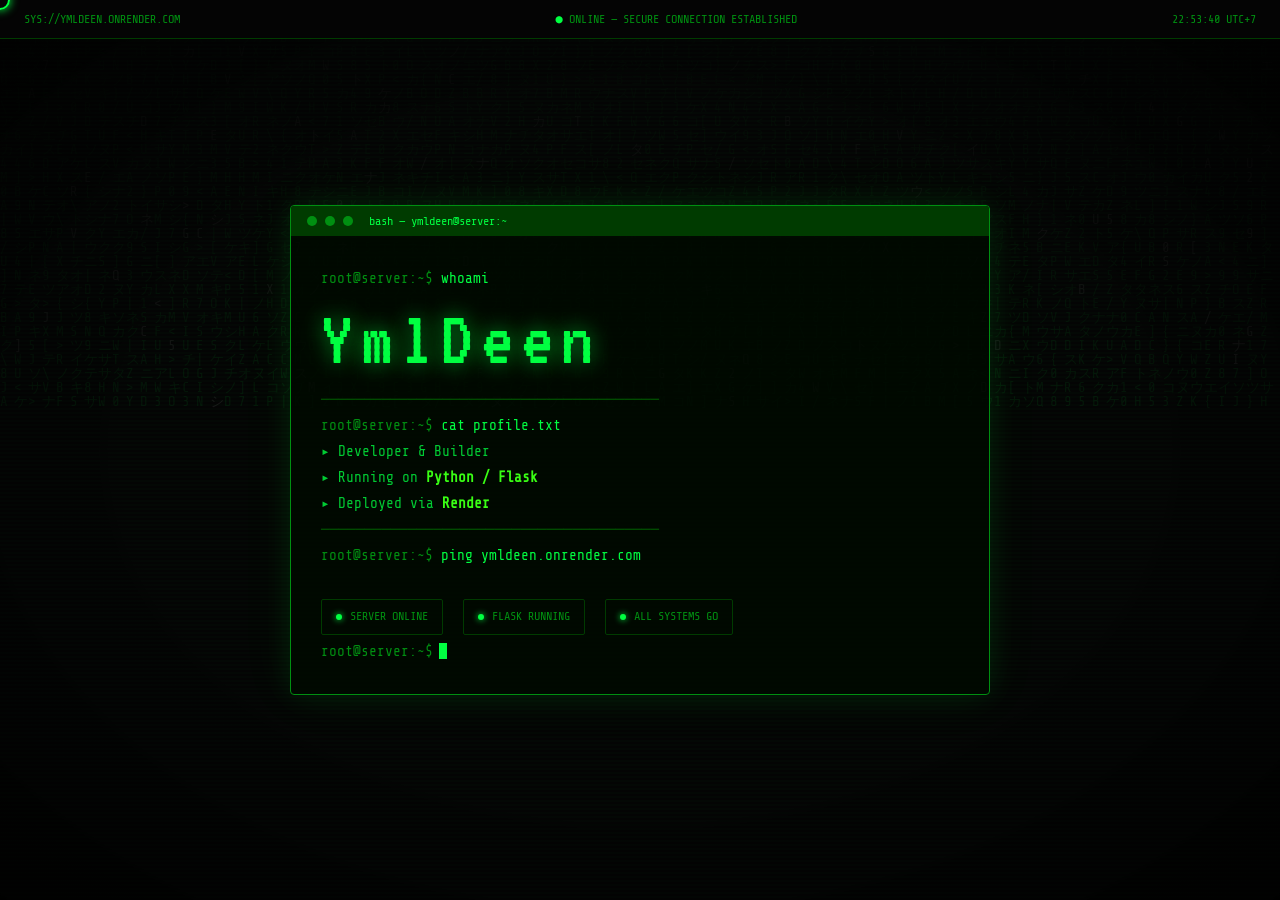
==== index.html @ d75b33fd "Update index.html" ====
<!DOCTYPE html>
<html lang="en">
<head>
    <meta charset="UTF-8">
    <meta name="viewport" content="width=device-width, initial-scale=1.0">
    <title>YmlDeen // SYSTEM</title>
    <link href="https://fonts.googleapis.com/css2?family=Share+Tech+Mono&family=VT323&display=swap" rel="stylesheet">
    <style>
        :root {
            --green: #00ff41;
            --dark-green: #008f11;
            --dim-green: #003b00;
            --black: #0d0d0d;
            --bg: #050505;
        }

        * { margin: 0; padding: 0; box-sizing: border-box; }

        body {
            background: var(--bg);
            color: var(--green);
            font-family: 'Share Tech Mono', monospace;
            min-height: 100vh;
            overflow-x: hidden;
            cursor: none;
        }

        /* Custom cursor */
        .cursor {
            position: fixed;
            width: 20px; height: 20px;
            border: 2px solid var(--green);
            border-radius: 50%;
            pointer-events: none;
            z-index: 9999;
            transform: translate(-50%, -50%);
            transition: transform 0.1s, border-color 0.2s;
            box-shadow: 0 0 10px var(--green);
        }

        /* Matrix rain canvas */
        #matrix-canvas {
            position: fixed;
            top: 0; left: 0;
            width: 100%; height: 100%;
            opacity: 0.07;
            z-index: 0;
            pointer-events: none;
        }

        /* Scanlines */
        body::before {
            content: '';
            position: fixed;
            top: 0; left: 0;
            width: 100%; height: 100%;
            background: repeating-linear-gradient(
                0deg,
                transparent,
                transparent 2px,
                rgba(0, 255, 65, 0.015) 2px,
                rgba(0, 255, 65, 0.015) 4px
            );
            pointer-events: none;
            z-index: 1;
        }

        /* Vignette */
        body::after {
            content: '';
            position: fixed;
            top: 0; left: 0;
            width: 100%; height: 100%;
            background: radial-gradient(ellipse at center, transparent 50%, rgba(0,0,0,0.8) 100%);
            pointer-events: none;
            z-index: 1;
        }

        .container {
            position: relative;
            z-index: 2;
            min-height: 100vh;
            display: flex;
            flex-direction: column;
            align-items: center;
            justify-content: center;
            padding: 40px 20px;
        }

        /* Top bar */
        .topbar {
            position: fixed;
            top: 0; left: 0; right: 0;
            padding: 12px 24px;
            display: flex;
            justify-content: space-between;
            align-items: center;
            border-bottom: 1px solid var(--dim-green);
            background: rgba(5,5,5,0.9);
            z-index: 10;
            font-size: 0.75rem;
            color: var(--dark-green);
        }

        .topbar .blink {
            animation: blink 1s step-end infinite;
            color: var(--green);
        }

        @keyframes blink {
            50% { opacity: 0; }
        }

        /* Main terminal window */
        .terminal {
            width: 100%;
            max-width: 700px;
            border: 1px solid var(--dark-green);
            box-shadow: 0 0 30px rgba(0,255,65,0.1), 0 0 60px rgba(0,255,65,0.05);
            background: rgba(0,10,0,0.85);
            border-radius: 4px;
            overflow: hidden;
        }

        .terminal-header {
            background: var(--dim-green);
            padding: 8px 16px;
            display: flex;
            align-items: center;
            gap: 8px;
            font-size: 0.75rem;
            color: var(--dark-green);
        }

        .terminal-dot {
            width: 10px; height: 10px;
            border-radius: 50%;
            background: var(--dark-green);
        }

        .terminal-title { margin-left: 8px; color: var(--green); }

        .terminal-body {
            padding: 30px;
            font-size: 0.9rem;
            line-height: 1.8;
        }

        .line {
            opacity: 0;
            transform: translateY(4px);
            animation: fadein 0.3s forwards;
        }

        @keyframes fadein {
            to { opacity: 1; transform: translateY(0); }
        }

        .line:nth-child(1) { animation-delay: 0.3s; }
        .line:nth-child(2) { animation-delay: 0.7s; }
        .line:nth-child(3) { animation-delay: 1.1s; }
        .line:nth-child(4) { animation-delay: 1.5s; }
        .line:nth-child(5) { animation-delay: 1.9s; }
        .line:nth-child(6) { animation-delay: 2.3s; }
        .line:nth-child(7) { animation-delay: 2.7s; }
        .line:nth-child(8) { animation-delay: 3.1s; }
        .line:nth-child(9) { animation-delay: 3.5s; }

        .prompt { color: var(--dark-green); }
        .cmd { color: var(--green); }
        .output { color: #00cc33; padding-left: 0; }
        .dim { color: #005500; }
        .accent { color: #39ff14; font-weight: bold; }

        /* Big ASCII name */
        .ascii-name {
            font-family: 'VT323', monospace;
            font-size: clamp(2.5rem, 8vw, 5rem);
            color: var(--green);
            text-shadow: 0 0 20px rgba(0,255,65,0.5), 0 0 40px rgba(0,255,65,0.2);
            letter-spacing: 0.1em;
            line-height: 1;
            display: block;
            margin: 8px 0;
        }

        .status-bar {
            margin-top: 30px;
            display: flex;
            gap: 20px;
            flex-wrap: wrap;
        }

        .status-item {
            display: flex;
            align-items: center;
            gap: 8px;
            font-size: 0.75rem;
            color: var(--dark-green);
            border: 1px solid var(--dim-green);
            padding: 6px 14px;
            border-radius: 2px;
            opacity: 0;
            animation: fadein 0.3s 3.8s forwards;
        }

        .status-dot {
            width: 6px; height: 6px;
            border-radius: 50%;
            background: var(--green);
            box-shadow: 0 0 6px var(--green);
            animation: pulse 2s infinite;
        }

        @keyframes pulse {
            0%, 100% { opacity: 1; }
            50% { opacity: 0.3; }
        }

        .glitch {
            position: relative;
            display: inline-block;
        }
        .glitch:hover {
            animation: glitch 0.3s infinite;
            text-shadow: 2px 0 #ff0000, -2px 0 #0000ff, 0 0 20px var(--green);
        }
        @keyframes glitch {
            0% { transform: translate(0); }
            20% { transform: translate(-2px, 1px); }
            40% { transform: translate(2px, -1px); }
            60% { transform: translate(-1px, 2px); }
            80% { transform: translate(1px, -2px); }
            100% { transform: translate(0); }
        }

        .input-line {
            display: flex;
            align-items: center;
            gap: 6px;
            margin-top: 4px;
            opacity: 0;
            animation: fadein 0.3s 4.2s forwards;
        }

        .input-cursor {
            display: inline-block;
            width: 8px; height: 16px;
            background: var(--green);
            animation: blink 0.8s step-end infinite;
            vertical-align: middle;
        }
    </style>
</head>
<body>
    <div class="cursor" id="cursor"></div>
    <canvas id="matrix-canvas"></canvas>

    <div class="topbar">
        <span>SYS://YMLDEEN.ONRENDER.COM</span>
        <span><span class="blink">●</span> ONLINE — SECURE CONNECTION ESTABLISHED</span>
        <span id="clock"></span>
    </div>

    <div class="container">
        <div class="terminal">
            <div class="terminal-header">
                <div class="terminal-dot"></div>
                <div class="terminal-dot"></div>
                <div class="terminal-dot"></div>
                <span class="terminal-title">bash — ymldeen@server:~</span>
            </div>
            <div class="terminal-body">
                <div class="line"><span class="prompt">root@server:~$ </span><span class="cmd">whoami</span></div>
                <div class="line"><span class="output ascii-name glitch">YmlDeen</span></div>
                <div class="line"><span class="dim">───────────────────────────────────────</span></div>
                <div class="line"><span class="prompt">root@server:~$ </span><span class="cmd">cat profile.txt</span></div>
                <div class="line"><span class="output">▸ Developer & Builder</span></div>
                <div class="line"><span class="output">▸ Running on <span class="accent">Python / Flask</span></span></div>
                <div class="line"><span class="output">▸ Deployed via <span class="accent">Render</span></span></div>
                <div class="line"><span class="dim">───────────────────────────────────────</span></div>
                <div class="line"><span class="prompt">root@server:~$ </span><span class="cmd">ping ymldeen.onrender.com</span></div>

                <div class="status-bar">
                    <div class="status-item"><div class="status-dot"></div>SERVER ONLINE</div>
                    <div class="status-item"><div class="status-dot"></div>FLASK RUNNING</div>
                    <div class="status-item"><div class="status-dot"></div>ALL SYSTEMS GO</div>
                </div>

                <div class="input-line">
                    <span class="prompt">root@server:~$ </span>
                    <span class="input-cursor"></span>
                </div>
            </div>
        </div>
    </div>

    <script>
        // Custom cursor
        const cursor = document.getElementById('cursor');
        document.addEventListener('mousemove', e => {
            cursor.style.left = e.clientX + 'px';
            cursor.style.top = e.clientY + 'px';
        });

        // Clock
        function updateClock() {
            const now = new Date();
            document.getElementById('clock').textContent =
                now.toLocaleTimeString('en-GB') + ' UTC+7';
        }
        setInterval(updateClock, 1000);
        updateClock();

        // Matrix rain
        const canvas = document.getElementById('matrix-canvas');
        const ctx = canvas.getContext('2d');

        canvas.width = window.innerWidth;
        canvas.height = window.innerHeight;

        const chars = 'アイウエオカキクケコサシスセソタチツテトナニヌネノ0123456789ABCDEFGHIJKLMNOPQRSTUVWXYZ<>{}[]|/\\';
        const fontSize = 14;
        const cols = Math.floor(canvas.width / fontSize);
        const drops = Array(cols).fill(1);

        function drawMatrix() {
            ctx.fillStyle = 'rgba(5,5,5,0.05)';
            ctx.fillRect(0, 0, canvas.width, canvas.height);
            ctx.fillStyle = '#00ff41';
            ctx.font = fontSize + 'px Share Tech Mono';

            drops.forEach((y, i) => {
                const char = chars[Math.floor(Math.random() * chars.length)];
                ctx.fillStyle = Math.random() > 0.95 ? '#ffffff' : '#00ff41';
                ctx.fillText(char, i * fontSize, y * fontSize);
                if (y * fontSize > canvas.height && Math.random() > 0.975) drops[i] = 0;
                drops[i]++;
            });
        }

        setInterval(drawMatrix, 50);

        window.addEventListener('resize', () => {
            canvas.width = window.innerWidth;
            canvas.height = window.innerHeight;
        });
    </script>
</body>
</html>
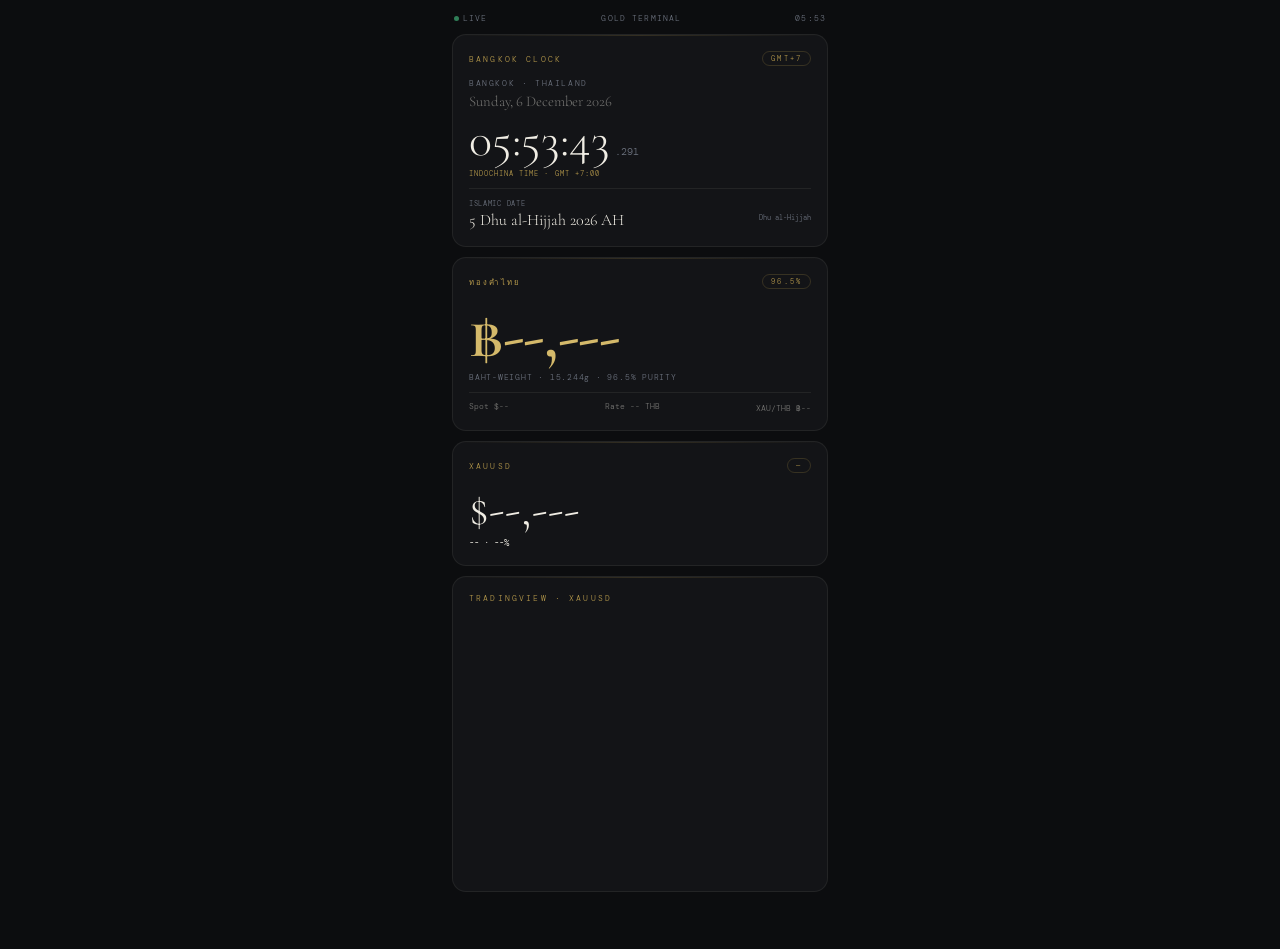
==== commit 142ae3ec: "index.html" ====
--- a/index.html
+++ b/index.html
@@ -1,350 +1,121 @@
 <!DOCTYPE html>
-<html lang="en">
+<html lang="th">
 <head>
-    <meta charset="UTF-8">
-    <meta name="viewport" content="width=device-width, initial-scale=1.0">
-    <title>YmlDeen // SYSTEM</title>
-    <link href="https://fonts.googleapis.com/css2?family=Share+Tech+Mono&family=VT323&display=swap" rel="stylesheet">
-    <style>
-        :root {
-            --green: #00ff41;
-            --dark-green: #008f11;
-            --dim-green: #003b00;
-            --black: #0d0d0d;
-            --bg: #050505;
-        }
-
-        * { margin: 0; padding: 0; box-sizing: border-box; }
-
-        body {
-            background: var(--bg);
-            color: var(--green);
-            font-family: 'Share Tech Mono', monospace;
-            min-height: 100vh;
-            overflow-x: hidden;
-            cursor: none;
-        }
-
-        /* Custom cursor */
-        .cursor {
-            position: fixed;
-            width: 20px; height: 20px;
-            border: 2px solid var(--green);
-            border-radius: 50%;
-            pointer-events: none;
-            z-index: 9999;
-            transform: translate(-50%, -50%);
-            transition: transform 0.1s, border-color 0.2s;
-            box-shadow: 0 0 10px var(--green);
-        }
-
-        /* Matrix rain canvas */
-        #matrix-canvas {
-            position: fixed;
-            top: 0; left: 0;
-            width: 100%; height: 100%;
-            opacity: 0.07;
-            z-index: 0;
-            pointer-events: none;
-        }
-
-        /* Scanlines */
-        body::before {
-            content: '';
-            position: fixed;
-            top: 0; left: 0;
-            width: 100%; height: 100%;
-            background: repeating-linear-gradient(
-                0deg,
-                transparent,
-                transparent 2px,
-                rgba(0, 255, 65, 0.015) 2px,
-                rgba(0, 255, 65, 0.015) 4px
-            );
-            pointer-events: none;
-            z-index: 1;
-        }
-
-        /* Vignette */
-        body::after {
-            content: '';
-            position: fixed;
-            top: 0; left: 0;
-            width: 100%; height: 100%;
-            background: radial-gradient(ellipse at center, transparent 50%, rgba(0,0,0,0.8) 100%);
-            pointer-events: none;
-            z-index: 1;
-        }
-
-        .container {
-            position: relative;
-            z-index: 2;
-            min-height: 100vh;
-            display: flex;
-            flex-direction: column;
-            align-items: center;
-            justify-content: center;
-            padding: 40px 20px;
-        }
-
-        /* Top bar */
-        .topbar {
-            position: fixed;
-            top: 0; left: 0; right: 0;
-            padding: 12px 24px;
-            display: flex;
-            justify-content: space-between;
-            align-items: center;
-            border-bottom: 1px solid var(--dim-green);
-            background: rgba(5,5,5,0.9);
-            z-index: 10;
-            font-size: 0.75rem;
-            color: var(--dark-green);
-        }
-
-        .topbar .blink {
-            animation: blink 1s step-end infinite;
-            color: var(--green);
-        }
-
-        @keyframes blink {
-            50% { opacity: 0; }
-        }
-
-        /* Main terminal window */
-        .terminal {
-            width: 100%;
-            max-width: 700px;
-            border: 1px solid var(--dark-green);
-            box-shadow: 0 0 30px rgba(0,255,65,0.1), 0 0 60px rgba(0,255,65,0.05);
-            background: rgba(0,10,0,0.85);
-            border-radius: 4px;
-            overflow: hidden;
-        }
-
-        .terminal-header {
-            background: var(--dim-green);
-            padding: 8px 16px;
-            display: flex;
-            align-items: center;
-            gap: 8px;
-            font-size: 0.75rem;
-            color: var(--dark-green);
-        }
-
-        .terminal-dot {
-            width: 10px; height: 10px;
-            border-radius: 50%;
-            background: var(--dark-green);
-        }
-
-        .terminal-title { margin-left: 8px; color: var(--green); }
-
-        .terminal-body {
-            padding: 30px;
-            font-size: 0.9rem;
-            line-height: 1.8;
-        }
-
-        .line {
-            opacity: 0;
-            transform: translateY(4px);
-            animation: fadein 0.3s forwards;
-        }
-
-        @keyframes fadein {
-            to { opacity: 1; transform: translateY(0); }
-        }
-
-        .line:nth-child(1) { animation-delay: 0.3s; }
-        .line:nth-child(2) { animation-delay: 0.7s; }
-        .line:nth-child(3) { animation-delay: 1.1s; }
-        .line:nth-child(4) { animation-delay: 1.5s; }
-        .line:nth-child(5) { animation-delay: 1.9s; }
-        .line:nth-child(6) { animation-delay: 2.3s; }
-        .line:nth-child(7) { animation-delay: 2.7s; }
-        .line:nth-child(8) { animation-delay: 3.1s; }
-        .line:nth-child(9) { animation-delay: 3.5s; }
-
-        .prompt { color: var(--dark-green); }
-        .cmd { color: var(--green); }
-        .output { color: #00cc33; padding-left: 0; }
-        .dim { color: #005500; }
-        .accent { color: #39ff14; font-weight: bold; }
-
-        /* Big ASCII name */
-        .ascii-name {
-            font-family: 'VT323', monospace;
-            font-size: clamp(2.5rem, 8vw, 5rem);
-            color: var(--green);
-            text-shadow: 0 0 20px rgba(0,255,65,0.5), 0 0 40px rgba(0,255,65,0.2);
-            letter-spacing: 0.1em;
-            line-height: 1;
-            display: block;
-            margin: 8px 0;
-        }
-
-        .status-bar {
-            margin-top: 30px;
-            display: flex;
-            gap: 20px;
-            flex-wrap: wrap;
-        }
-
-        .status-item {
-            display: flex;
-            align-items: center;
-            gap: 8px;
-            font-size: 0.75rem;
-            color: var(--dark-green);
-            border: 1px solid var(--dim-green);
-            padding: 6px 14px;
-            border-radius: 2px;
-            opacity: 0;
-            animation: fadein 0.3s 3.8s forwards;
-        }
-
-        .status-dot {
-            width: 6px; height: 6px;
-            border-radius: 50%;
-            background: var(--green);
-            box-shadow: 0 0 6px var(--green);
-            animation: pulse 2s infinite;
-        }
-
-        @keyframes pulse {
-            0%, 100% { opacity: 1; }
-            50% { opacity: 0.3; }
-        }
-
-        .glitch {
-            position: relative;
-            display: inline-block;
-        }
-        .glitch:hover {
-            animation: glitch 0.3s infinite;
-            text-shadow: 2px 0 #ff0000, -2px 0 #0000ff, 0 0 20px var(--green);
-        }
-        @keyframes glitch {
-            0% { transform: translate(0); }
-            20% { transform: translate(-2px, 1px); }
-            40% { transform: translate(2px, -1px); }
-            60% { transform: translate(-1px, 2px); }
-            80% { transform: translate(1px, -2px); }
-            100% { transform: translate(0); }
-        }
-
-        .input-line {
-            display: flex;
-            align-items: center;
-            gap: 6px;
-            margin-top: 4px;
-            opacity: 0;
-            animation: fadein 0.3s 4.2s forwards;
-        }
-
-        .input-cursor {
-            display: inline-block;
-            width: 8px; height: 16px;
-            background: var(--green);
-            animation: blink 0.8s step-end infinite;
-            vertical-align: middle;
-        }
-    </style>
+<meta charset="UTF-8">
+<meta name="viewport" content="width=device-width,initial-scale=1">
+<title>Gold · YmlDeen</title>
+<link href="https://fonts.googleapis.com/css2?family=Cormorant+Garamond:wght@300;600&family=DM+Mono:wght@300;400&display=swap" rel="stylesheet">
+<style>
+*{margin:0;padding:0;box-sizing:border-box;-webkit-font-smoothing:antialiased}
+:root{--bg:#0C0D0F;--c:#131417;--c2:#1a1b1e;--g:#B89B4C;--gl:#D4B96A;--w:#F0EDE4;--w2:rgba(240,237,228,.45);--st:#6E7480;--b:rgba(240,237,228,.07);--gr:#3A9B6A;--rd:#B46050}
+body{background:var(--bg);color:var(--w);font-family:'DM Mono',monospace;font-weight:300;min-height:100vh;display:flex;justify-content:center}
+.page{width:100%;max-width:400px;padding:0 12px 50px}
+@keyframes fi{from{opacity:0;transform:translateY(7px)}to{opacity:1;transform:none}}
+.s{opacity:0;animation:fi .9s cubic-bezier(.16,1,.3,1) both}
+.s1{animation-delay:.05s}.s2{animation-delay:.2s}.s3{animation-delay:.35s}.s4{animation-delay:.5s}.s5{animation-delay:.65s}
+.card{background:var(--c);border:1px solid var(--b);border-radius:14px;padding:16px;margin-bottom:10px;position:relative;overflow:hidden}
+.card::before{content:'';position:absolute;top:0;left:0;right:0;height:1px;background:linear-gradient(90deg,transparent,rgba(184,155,76,.2),transparent)}
+.lbl{font-size:.48rem;color:var(--g);letter-spacing:.28em;text-transform:uppercase;margin-bottom:12px;display:flex;justify-content:space-between;align-items:center}
+.badge{font-size:.44rem;padding:2px 8px;border:1px solid rgba(184,155,76,.22);border-radius:20px;color:var(--g)}
+.top{display:flex;justify-content:space-between;padding:13px 2px 10px;font-size:.52rem;color:var(--st);letter-spacing:.14em;align-items:center}
+.dot{width:5px;height:5px;border-radius:50%;background:var(--gr);display:inline-block;margin-right:4px;opacity:.8}
+.ck-city{font-size:.5rem;color:var(--st);letter-spacing:.2em;margin-bottom:4px}
+.ck-date{font-family:'Cormorant Garamond',serif;font-size:.92rem;color:var(--w2);margin-bottom:6px}
+.ck-big{display:flex;align-items:baseline;gap:5px}
+.ck-t{font-family:'Cormorant Garamond',serif;font-size:3rem;font-weight:300;color:var(--w);line-height:1}
+.ck-ms{font-size:.62rem;color:var(--st)}
+.ck-tz{font-size:.46rem;color:var(--g);letter-spacing:.14em;margin-top:5px}
+.hijri-row{display:flex;justify-content:space-between;align-items:center;margin-top:10px;padding-top:10px;border-top:1px solid var(--b)}
+.hijri-v{font-family:'Cormorant Garamond',serif;font-size:1rem;color:var(--w)}
+.hijri-l{font-size:.43rem;color:var(--st);letter-spacing:.1em;margin-bottom:2px}
+.ramadan{font-size:.43rem;padding:3px 9px;background:rgba(184,155,76,.1);border:1px solid rgba(184,155,76,.28);border-radius:20px;color:var(--gl)}
+.tg-big{font-family:'Cormorant Garamond',serif;font-size:4.2rem;font-weight:600;color:var(--gl);line-height:1;letter-spacing:-.02em}
+.tg-unit{font-size:.48rem;color:var(--st);letter-spacing:.1em;margin:4px 0 10px}
+.tg-row{display:flex;justify-content:space-between;padding-top:9px;border-top:1px solid var(--b);font-size:.47rem;color:var(--w2)}
+.spot-big{font-family:'Cormorant Garamond',serif;font-size:3rem;font-weight:300;line-height:1;transition:color .6s}
+.spot-big.up{color:var(--gl)}.spot-big.dn{color:var(--w2)}
+.spot-chg{font-size:.57rem;margin:4px 0 0;transition:color .6s}
+.spot-chg.up{color:var(--g)}.spot-chg.dn{color:var(--rd)}
+.tv{border-radius:10px;overflow:hidden;height:260px;margin-top:2px}
+</style>
 </head>
 <body>
-    <div class="cursor" id="cursor"></div>
-    <canvas id="matrix-canvas"></canvas>
-
-    <div class="topbar">
-        <span>SYS://YMLDEEN.ONRENDER.COM</span>
-        <span><span class="blink">●</span> ONLINE — SECURE CONNECTION ESTABLISHED</span>
-        <span id="clock"></span>
-    </div>
-
-    <div class="container">
-        <div class="terminal">
-            <div class="terminal-header">
-                <div class="terminal-dot"></div>
-                <div class="terminal-dot"></div>
-                <div class="terminal-dot"></div>
-                <span class="terminal-title">bash — ymldeen@server:~</span>
-            </div>
-            <div class="terminal-body">
-                <div class="line"><span class="prompt">root@server:~$ </span><span class="cmd">whoami</span></div>
-                <div class="line"><span class="output ascii-name glitch">YmlDeen</span></div>
-                <div class="line"><span class="dim">───────────────────────────────────────</span></div>
-                <div class="line"><span class="prompt">root@server:~$ </span><span class="cmd">cat profile.txt</span></div>
-                <div class="line"><span class="output">▸ Developer & Builder</span></div>
-                <div class="line"><span class="output">▸ Running on <span class="accent">Python / Flask</span></span></div>
-                <div class="line"><span class="output">▸ Deployed via <span class="accent">Render</span></span></div>
-                <div class="line"><span class="dim">───────────────────────────────────────</span></div>
-                <div class="line"><span class="prompt">root@server:~$ </span><span class="cmd">ping ymldeen.onrender.com</span></div>
-
-                <div class="status-bar">
-                    <div class="status-item"><div class="status-dot"></div>SERVER ONLINE</div>
-                    <div class="status-item"><div class="status-dot"></div>FLASK RUNNING</div>
-                    <div class="status-item"><div class="status-dot"></div>ALL SYSTEMS GO</div>
-                </div>
-
-                <div class="input-line">
-                    <span class="prompt">root@server:~$ </span>
-                    <span class="input-cursor"></span>
-                </div>
-            </div>
-        </div>
-    </div>
-
-    <script>
-        // Custom cursor
-        const cursor = document.getElementById('cursor');
-        document.addEventListener('mousemove', e => {
-            cursor.style.left = e.clientX + 'px';
-            cursor.style.top = e.clientY + 'px';
-        });
-
-        // Clock
-        function updateClock() {
-            const now = new Date();
-            document.getElementById('clock').textContent =
-                now.toLocaleTimeString('en-GB') + ' UTC+7';
-        }
-        setInterval(updateClock, 1000);
-        updateClock();
-
-        // Matrix rain
-        const canvas = document.getElementById('matrix-canvas');
-        const ctx = canvas.getContext('2d');
-
-        canvas.width = window.innerWidth;
-        canvas.height = window.innerHeight;
-
-        const chars = 'アイウエオカキクケコサシスセソタチツテトナニヌネノ0123456789ABCDEFGHIJKLMNOPQRSTUVWXYZ<>{}[]|/\\';
-        const fontSize = 14;
-        const cols = Math.floor(canvas.width / fontSize);
-        const drops = Array(cols).fill(1);
-
-        function drawMatrix() {
-            ctx.fillStyle = 'rgba(5,5,5,0.05)';
-            ctx.fillRect(0, 0, canvas.width, canvas.height);
-            ctx.fillStyle = '#00ff41';
-            ctx.font = fontSize + 'px Share Tech Mono';
-
-            drops.forEach((y, i) => {
-                const char = chars[Math.floor(Math.random() * chars.length)];
-                ctx.fillStyle = Math.random() > 0.95 ? '#ffffff' : '#00ff41';
-                ctx.fillText(char, i * fontSize, y * fontSize);
-                if (y * fontSize > canvas.height && Math.random() > 0.975) drops[i] = 0;
-                drops[i]++;
-            });
-        }
-
-        setInterval(drawMatrix, 50);
-
-        window.addEventListener('resize', () => {
-            canvas.width = window.innerWidth;
-            canvas.height = window.innerHeight;
-        });
-    </script>
+<div class="page">
+<div class="top s s1"><span><span class="dot"></span>LIVE</span><span>GOLD TERMINAL</span><span id="sbT">--:--</span></div>
+<div class="card s s2">
+  <div class="lbl">Bangkok Clock <span class="badge">GMT+7</span></div>
+  <div class="ck-city">BANGKOK · THAILAND</div>
+  <div class="ck-date" id="ckD">—</div>
+  <div class="ck-big"><div class="ck-t" id="ckT">--:--:--</div><div class="ck-ms" id="ckMs">.000</div></div>
+  <div class="ck-tz">INDOCHINA TIME · GMT +7:00</div>
+  <div class="hijri-row">
+    <div><div class="hijri-l">ISLAMIC DATE</div><div class="hijri-v" id="hijriV">—</div></div>
+    <div id="hijriB"></div>
+  </div>
+</div>
+<div class="card s s3">
+  <div class="lbl">ทองคำไทย <span class="badge">96.5%</span></div>
+  <div class="tg-big" id="thaiP">฿--,---</div>
+  <div class="tg-unit">BAHT-WEIGHT · 15.244g · 96.5% PURITY</div>
+  <div class="tg-row">
+    <span>Spot <span id="tgS">$--</span></span>
+    <span>Rate <span id="tgR">--</span> THB</span>
+    <span>XAU/THB <span id="tgX">฿--</span></span>
+  </div>
+</div>
+<div class="card s s4">
+  <div class="lbl">XAUUSD <span class="badge" id="trendB">—</span></div>
+  <div class="spot-big" id="spotV">$--,---</div>
+  <div class="spot-chg" id="spotC">-- · --%</div>
+</div>
+<div class="card s s5">
+  <div class="lbl">TradingView · XAUUSD</div>
+  <div class="tv"><iframe src="https://s.tradingview.com/widgetembed/?symbol=OANDA%3AXAUUSD&interval=D&theme=dark&style=1&locale=th&allow_symbol_change=0" width="100%" height="100%" frameborder="0" scrolling="no"></iframe></div>
+</div>
+</div>
+<script>
+const pad=n=>String(n).padStart(2,'0');
+const DAYS=['Sunday','Monday','Tuesday','Wednesday','Thursday','Friday','Saturday'];
+const MON=['January','February','March','April','May','June','July','August','September','October','November','December'];
+const HM=['Muharram','Safar','Rabi al-Awwal','Rabi al-Thani','Jumada al-Awwal','Jumada al-Thani','Rajab',"Sha'ban",'Ramadan','Shawwal','Dhu al-Qidah','Dhu al-Hijjah'];
+function hijri(){
+  const now=new Date(),jd=Math.floor(now.getTime()/86400000+2440587.5);
+  const l=jd+68569,n=Math.floor(4*l/146097),l2=l-Math.floor((146097*n+3)/4);
+  const i=Math.floor(4000*(l2+1)/1461001),l3=l2-Math.floor(1461*i/4)+31,j=Math.floor(80*l3/2447);
+  const day=l3-Math.floor(2447*j/80),l4=Math.floor(j/11),month=j+2-12*l4;
+  const year=100*(n-49)+i+l4;
+  return{day,month,year,name:HM[month-1],isRamadan:month===9};
+}
+function clock(){
+  const now=new Date(),ms=now.getMilliseconds();
+  const bkk=new Date(now.getTime()+(7*60+now.getTimezoneOffset())*60000);
+  const h=pad(bkk.getHours()),m=pad(bkk.getMinutes()),s=pad(bkk.getSeconds());
+  document.getElementById('ckT').textContent=h+':'+m+':'+s;
+  document.getElementById('ckMs').textContent='.'+String(ms).padStart(3,'0');
+  document.getElementById('ckD').textContent=DAYS[bkk.getDay()]+', '+bkk.getDate()+' '+MON[bkk.getMonth()]+' '+bkk.getFullYear();
+  document.getElementById('sbT').textContent=h+':'+m;
+  const hj=hijri();
+  document.getElementById('hijriV').textContent=hj.day+' '+hj.name+' '+hj.year+' AH';
+  document.getElementById('hijriB').innerHTML=hj.isRamadan?'<span class="ramadan">🌙 RAMADAN</span>':'<span style="font-size:.43rem;color:var(--st)">'+hj.name+'</span>';
+}
+setInterval(clock,100);clock();
+async function loadGold(){
+  try{
+    const d=await fetch('/api/gold').then(r=>r.json());
+    const up=d.ch>=0;
+    document.getElementById('thaiP').textContent='฿'+(d.thai||0).toLocaleString();
+    document.getElementById('tgS').textContent='$'+(d.price||0).toLocaleString(undefined,{minimumFractionDigits:2,maximumFractionDigits:2});
+    document.getElementById('tgR').textContent=(d.usdthb||0).toFixed(2);
+    document.getElementById('tgX').textContent='฿'+(d.xauThb||0).toLocaleString();
+    document.getElementById('spotV').textContent='$'+(d.price||0).toLocaleString(undefined,{minimumFractionDigits:2,maximumFractionDigits:2});
+    document.getElementById('spotV').className='spot-big '+(up?'up':'dn');
+    document.getElementById('spotC').textContent=(up?'+':'')+d.ch.toFixed(2)+' · '+(up?'+':'')+d.chp.toFixed(2)+'%';
+    document.getElementById('spotC').className='spot-chg '+(up?'up':'dn');
+    document.getElementById('trendB').textContent=up?'▲ BULLISH':'▼ BEARISH';
+  }catch(e){console.error(e);}
+}
+loadGold();
+setInterval(loadGold,60000);
+</script>
 </body>
 </html>
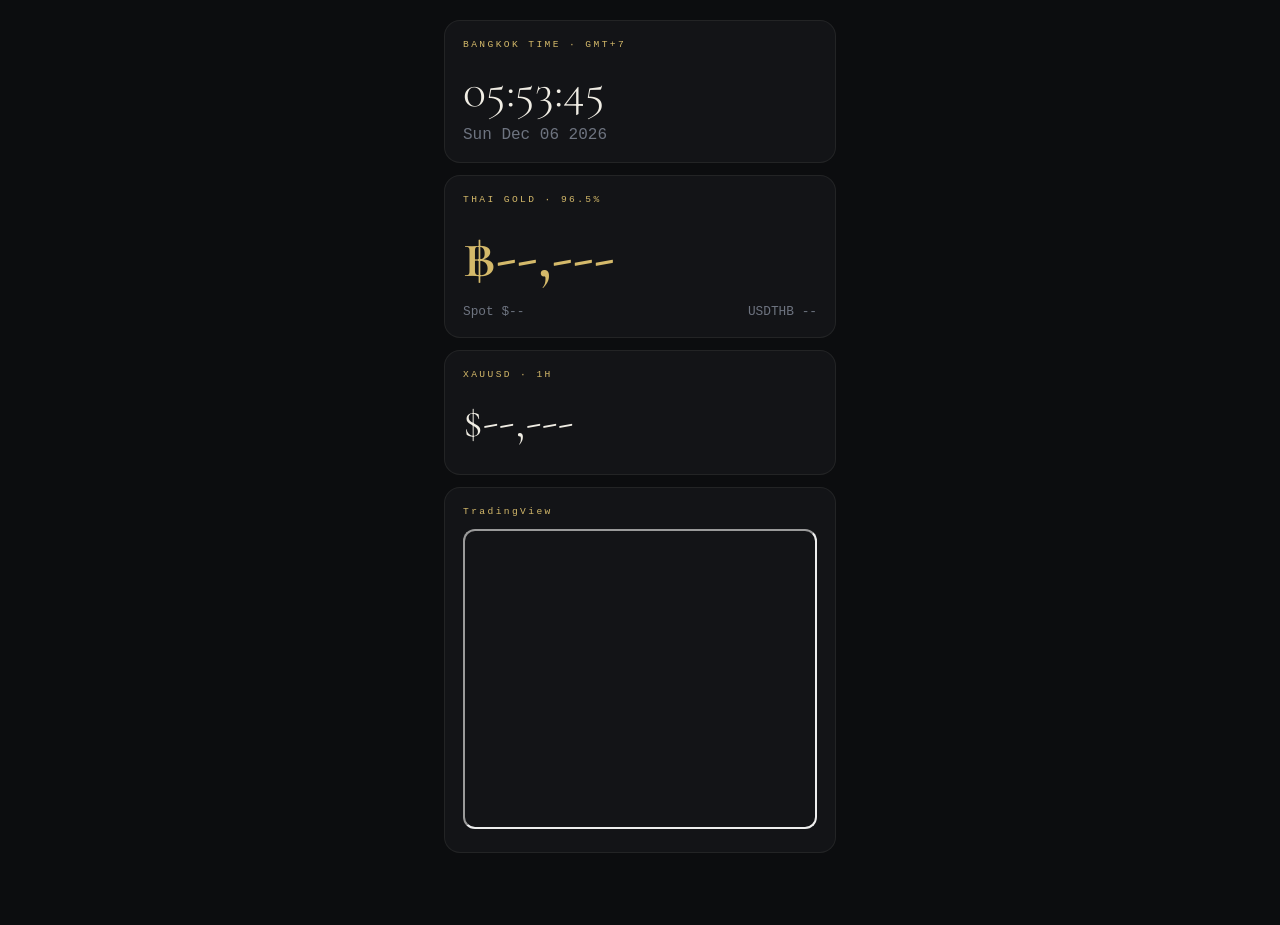
==== commit 3a960dd6: "update index.html" ====
--- a/index.html
+++ b/index.html
@@ -3,119 +3,160 @@
 <head>
 <meta charset="UTF-8">
 <meta name="viewport" content="width=device-width,initial-scale=1">
-<title>Gold · YmlDeen</title>
+<title>Bangkok Gold Terminal · YmlDeen</title>
+
 <link href="https://fonts.googleapis.com/css2?family=Cormorant+Garamond:wght@300;600&family=DM+Mono:wght@300;400&display=swap" rel="stylesheet">
+
 <style>
 *{margin:0;padding:0;box-sizing:border-box;-webkit-font-smoothing:antialiased}
-:root{--bg:#0C0D0F;--c:#131417;--c2:#1a1b1e;--g:#B89B4C;--gl:#D4B96A;--w:#F0EDE4;--w2:rgba(240,237,228,.45);--st:#6E7480;--b:rgba(240,237,228,.07);--gr:#3A9B6A;--rd:#B46050}
-body{background:var(--bg);color:var(--w);font-family:'DM Mono',monospace;font-weight:300;min-height:100vh;display:flex;justify-content:center}
-.page{width:100%;max-width:400px;padding:0 12px 50px}
-@keyframes fi{from{opacity:0;transform:translateY(7px)}to{opacity:1;transform:none}}
-.s{opacity:0;animation:fi .9s cubic-bezier(.16,1,.3,1) both}
-.s1{animation-delay:.05s}.s2{animation-delay:.2s}.s3{animation-delay:.35s}.s4{animation-delay:.5s}.s5{animation-delay:.65s}
-.card{background:var(--c);border:1px solid var(--b);border-radius:14px;padding:16px;margin-bottom:10px;position:relative;overflow:hidden}
-.card::before{content:'';position:absolute;top:0;left:0;right:0;height:1px;background:linear-gradient(90deg,transparent,rgba(184,155,76,.2),transparent)}
-.lbl{font-size:.48rem;color:var(--g);letter-spacing:.28em;text-transform:uppercase;margin-bottom:12px;display:flex;justify-content:space-between;align-items:center}
-.badge{font-size:.44rem;padding:2px 8px;border:1px solid rgba(184,155,76,.22);border-radius:20px;color:var(--g)}
-.top{display:flex;justify-content:space-between;padding:13px 2px 10px;font-size:.52rem;color:var(--st);letter-spacing:.14em;align-items:center}
-.dot{width:5px;height:5px;border-radius:50%;background:var(--gr);display:inline-block;margin-right:4px;opacity:.8}
-.ck-city{font-size:.5rem;color:var(--st);letter-spacing:.2em;margin-bottom:4px}
-.ck-date{font-family:'Cormorant Garamond',serif;font-size:.92rem;color:var(--w2);margin-bottom:6px}
-.ck-big{display:flex;align-items:baseline;gap:5px}
-.ck-t{font-family:'Cormorant Garamond',serif;font-size:3rem;font-weight:300;color:var(--w);line-height:1}
-.ck-ms{font-size:.62rem;color:var(--st)}
-.ck-tz{font-size:.46rem;color:var(--g);letter-spacing:.14em;margin-top:5px}
-.hijri-row{display:flex;justify-content:space-between;align-items:center;margin-top:10px;padding-top:10px;border-top:1px solid var(--b)}
-.hijri-v{font-family:'Cormorant Garamond',serif;font-size:1rem;color:var(--w)}
-.hijri-l{font-size:.43rem;color:var(--st);letter-spacing:.1em;margin-bottom:2px}
-.ramadan{font-size:.43rem;padding:3px 9px;background:rgba(184,155,76,.1);border:1px solid rgba(184,155,76,.28);border-radius:20px;color:var(--gl)}
-.tg-big{font-family:'Cormorant Garamond',serif;font-size:4.2rem;font-weight:600;color:var(--gl);line-height:1;letter-spacing:-.02em}
-.tg-unit{font-size:.48rem;color:var(--st);letter-spacing:.1em;margin:4px 0 10px}
-.tg-row{display:flex;justify-content:space-between;padding-top:9px;border-top:1px solid var(--b);font-size:.47rem;color:var(--w2)}
-.spot-big{font-family:'Cormorant Garamond',serif;font-size:3rem;font-weight:300;line-height:1;transition:color .6s}
-.spot-big.up{color:var(--gl)}.spot-big.dn{color:var(--w2)}
-.spot-chg{font-size:.57rem;margin:4px 0 0;transition:color .6s}
-.spot-chg.up{color:var(--g)}.spot-chg.dn{color:var(--rd)}
-.tv{border-radius:10px;overflow:hidden;height:260px;margin-top:2px}
+:root{
+--bg:#0C0D0F;--card:#131417;--gold:#D4B96A;
+--text:#F0EDE4;--muted:#6E7480;
+--green:#3A9B6A;--red:#B46050;
+--border:rgba(240,237,228,.07)
+}
+body{
+background:var(--bg);
+color:var(--text);
+font-family:'DM Mono',monospace;
+display:flex;
+justify-content:center;
+min-height:100vh
+}
+.page{width:100%;max-width:420px;padding:20px 14px 60px}
+
+.card{
+background:var(--card);
+border:1px solid var(--border);
+border-radius:16px;
+padding:18px;
+margin-bottom:12px
+}
+
+.lbl{
+font-size:.6rem;
+letter-spacing:.25em;
+color:var(--gold);
+margin-bottom:12px
+}
+
+.big{
+font-family:'Cormorant Garamond',serif;
+font-size:3rem;
+font-weight:300
+}
+
+.gold-big{
+font-family:'Cormorant Garamond',serif;
+font-size:4rem;
+font-weight:600;
+color:var(--gold)
+}
+
+.row{
+display:flex;
+justify-content:space-between;
+margin-top:10px;
+font-size:.8rem;
+color:var(--muted)
+}
+
+.up{color:var(--green)}
+.dn{color:var(--red)}
+
+iframe{border-radius:12px;width:100%;height:300px}
 </style>
 </head>
 <body>
+
 <div class="page">
-<div class="top s s1"><span><span class="dot"></span>LIVE</span><span>GOLD TERMINAL</span><span id="sbT">--:--</span></div>
-<div class="card s s2">
-  <div class="lbl">Bangkok Clock <span class="badge">GMT+7</span></div>
-  <div class="ck-city">BANGKOK · THAILAND</div>
-  <div class="ck-date" id="ckD">—</div>
-  <div class="ck-big"><div class="ck-t" id="ckT">--:--:--</div><div class="ck-ms" id="ckMs">.000</div></div>
-  <div class="ck-tz">INDOCHINA TIME · GMT +7:00</div>
-  <div class="hijri-row">
-    <div><div class="hijri-l">ISLAMIC DATE</div><div class="hijri-v" id="hijriV">—</div></div>
-    <div id="hijriB"></div>
-  </div>
+
+<div class="card">
+<div class="lbl">BANGKOK TIME · GMT+7</div>
+<div class="big" id="clock">--:--:--</div>
+<div id="date" style="margin-top:6px;color:var(--muted)"></div>
 </div>
-<div class="card s s3">
-  <div class="lbl">ทองคำไทย <span class="badge">96.5%</span></div>
-  <div class="tg-big" id="thaiP">฿--,---</div>
-  <div class="tg-unit">BAHT-WEIGHT · 15.244g · 96.5% PURITY</div>
-  <div class="tg-row">
-    <span>Spot <span id="tgS">$--</span></span>
-    <span>Rate <span id="tgR">--</span> THB</span>
-    <span>XAU/THB <span id="tgX">฿--</span></span>
-  </div>
-</div>
-<div class="card s s4">
-  <div class="lbl">XAUUSD <span class="badge" id="trendB">—</span></div>
-  <div class="spot-big" id="spotV">$--,---</div>
-  <div class="spot-chg" id="spotC">-- · --%</div>
-</div>
-<div class="card s s5">
-  <div class="lbl">TradingView · XAUUSD</div>
-  <div class="tv"><iframe src="https://s.tradingview.com/widgetembed/?symbol=OANDA%3AXAUUSD&interval=D&theme=dark&style=1&locale=th&allow_symbol_change=0" width="100%" height="100%" frameborder="0" scrolling="no"></iframe></div>
+
+<div class="card">
+<div class="lbl">THAI GOLD · 96.5%</div>
+<div class="gold-big" id="thaiPrice">฿--,---</div>
+<div class="row">
+<span>Spot <span id="spot">$--</span></span>
+<span>USDTHB <span id="usdthb">--</span></span>
 </div>
 </div>
+
+<div class="card">
+<div class="lbl">XAUUSD · 1H</div>
+<div class="big" id="spotMain">$--,---</div>
+<div id="spotChange" style="margin-top:6px"></div>
+</div>
+
+<div class="card">
+<div class="lbl">TradingView</div>
+<iframe src="https://s.tradingview.com/widgetembed/?symbol=OANDA%3AXAUUSD&interval=60&theme=dark&style=1&locale=th&allow_symbol_change=0"></iframe>
+</div>
+
+</div>
+
 <script>
 const pad=n=>String(n).padStart(2,'0');
-const DAYS=['Sunday','Monday','Tuesday','Wednesday','Thursday','Friday','Saturday'];
-const MON=['January','February','March','April','May','June','July','August','September','October','November','December'];
-const HM=['Muharram','Safar','Rabi al-Awwal','Rabi al-Thani','Jumada al-Awwal','Jumada al-Thani','Rajab',"Sha'ban",'Ramadan','Shawwal','Dhu al-Qidah','Dhu al-Hijjah'];
-function hijri(){
-  const now=new Date(),jd=Math.floor(now.getTime()/86400000+2440587.5);
-  const l=jd+68569,n=Math.floor(4*l/146097),l2=l-Math.floor((146097*n+3)/4);
-  const i=Math.floor(4000*(l2+1)/1461001),l3=l2-Math.floor(1461*i/4)+31,j=Math.floor(80*l3/2447);
-  const day=l3-Math.floor(2447*j/80),l4=Math.floor(j/11),month=j+2-12*l4;
-  const year=100*(n-49)+i+l4;
-  return{day,month,year,name:HM[month-1],isRamadan:month===9};
+
+function updateClock(){
+const now=new Date();
+const bkk=new Date(now.getTime()+(7*60+now.getTimezoneOffset())*60000);
+const h=pad(bkk.getHours());
+const m=pad(bkk.getMinutes());
+const s=pad(bkk.getSeconds());
+document.getElementById('clock').textContent=`${h}:${m}:${s}`;
+document.getElementById('date').textContent=bkk.toDateString();
 }
-function clock(){
-  const now=new Date(),ms=now.getMilliseconds();
-  const bkk=new Date(now.getTime()+(7*60+now.getTimezoneOffset())*60000);
-  const h=pad(bkk.getHours()),m=pad(bkk.getMinutes()),s=pad(bkk.getSeconds());
-  document.getElementById('ckT').textContent=h+':'+m+':'+s;
-  document.getElementById('ckMs').textContent='.'+String(ms).padStart(3,'0');
-  document.getElementById('ckD').textContent=DAYS[bkk.getDay()]+', '+bkk.getDate()+' '+MON[bkk.getMonth()]+' '+bkk.getFullYear();
-  document.getElementById('sbT').textContent=h+':'+m;
-  const hj=hijri();
-  document.getElementById('hijriV').textContent=hj.day+' '+hj.name+' '+hj.year+' AH';
-  document.getElementById('hijriB').innerHTML=hj.isRamadan?'<span class="ramadan">🌙 RAMADAN</span>':'<span style="font-size:.43rem;color:var(--st)">'+hj.name+'</span>';
+setInterval(updateClock,1000);
+updateClock();
+
+async function loadGold(){
+try{
+
+// 🔴 ใส่ API key ใหม่ของคุณ
+const GOLD_KEY="YOUR_NEW_GOLDAPI_KEY";
+
+const goldRes=await fetch("https://www.goldapi.io/api/XAU/USD",{
+headers:{'x-access-token':GOLD_KEY}
+});
+const goldData=await goldRes.json();
+const spot=goldData.price;
+
+const fxRes=await fetch("https://api.exchangerate.host/latest?base=USD&symbols=THB");
+const fxData=await fxRes.json();
+const usdthb=fxData.rates.THB;
+
+// สูตรทองไทยจริง
+const BAHT_WEIGHT=15.244;
+const PURITY=0.965;
+const TROY=31.1035;
+const PREMIUM=1.2;
+
+const thai=((spot+PREMIUM)*usdthb*BAHT_WEIGHT*PURITY)/TROY;
+
+document.getElementById('thaiPrice').textContent="฿"+Math.round(thai).toLocaleString();
+document.getElementById('spot').textContent="$"+spot.toFixed(2);
+document.getElementById('usdthb').textContent=usdthb.toFixed(2);
+document.getElementById('spotMain').textContent="$"+spot.toFixed(2);
+
+const up=goldData.ch>=0;
+document.getElementById('spotChange').textContent=
+(up?"+":"")+goldData.ch.toFixed(2)+" ("+
+(up?"+":"")+goldData.chp.toFixed(2)+"%)";
+document.getElementById('spotChange').className=up?"up":"dn";
+
+}catch(e){
+console.error("Gold Load Error",e);
 }
-setInterval(clock,100);clock();
-async function loadGold(){
-  try{
-    const d=await fetch('/api/gold').then(r=>r.json());
-    const up=d.ch>=0;
-    document.getElementById('thaiP').textContent='฿'+(d.thai||0).toLocaleString();
-    document.getElementById('tgS').textContent='$'+(d.price||0).toLocaleString(undefined,{minimumFractionDigits:2,maximumFractionDigits:2});
-    document.getElementById('tgR').textContent=(d.usdthb||0).toFixed(2);
-    document.getElementById('tgX').textContent='฿'+(d.xauThb||0).toLocaleString();
-    document.getElementById('spotV').textContent='$'+(d.price||0).toLocaleString(undefined,{minimumFractionDigits:2,maximumFractionDigits:2});
-    document.getElementById('spotV').className='spot-big '+(up?'up':'dn');
-    document.getElementById('spotC').textContent=(up?'+':'')+d.ch.toFixed(2)+' · '+(up?'+':'')+d.chp.toFixed(2)+'%';
-    document.getElementById('spotC').className='spot-chg '+(up?'up':'dn');
-    document.getElementById('trendB').textContent=up?'▲ BULLISH':'▼ BEARISH';
-  }catch(e){console.error(e);}
 }
+
 loadGold();
 setInterval(loadGold,60000);
 </script>
+
 </body>
-</html>
+</html>
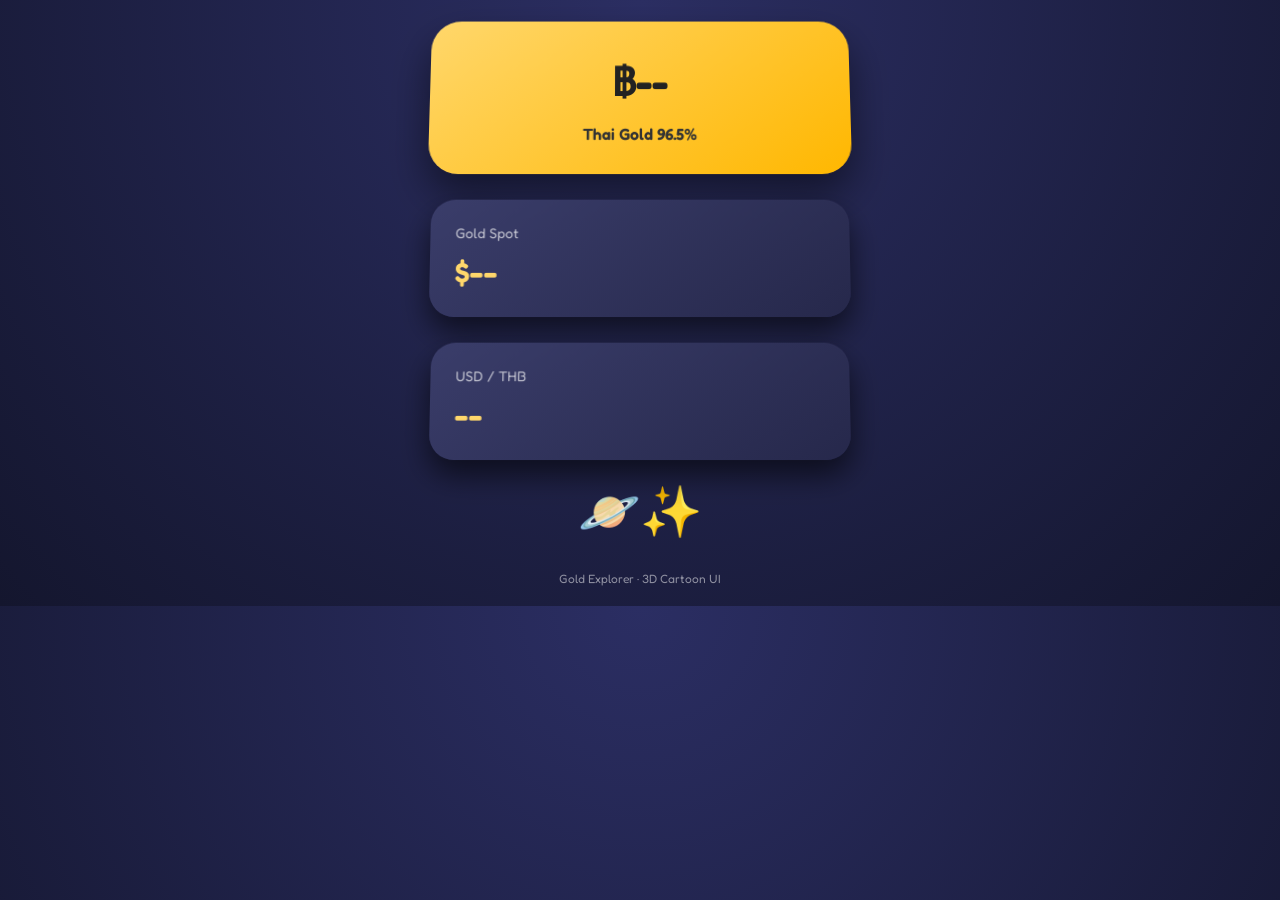
==== commit 422edef0: "Update index.html" ====
--- a/index.html
+++ b/index.html
@@ -2,156 +2,130 @@
 <html lang="th">
 <head>
 <meta charset="UTF-8">
-<meta name="viewport" content="width=device-width,initial-scale=1">
-<title>Bangkok Gold Terminal · YmlDeen</title>
+<meta name="viewport" content="width=device-width, initial-scale=1.0">
+<title>Gold Explorer Terminal</title>
+<link href="https://fonts.googleapis.com/css2?family=Fredoka:wght@400;600&display=swap" rel="stylesheet">
+<style>
 
-<link href="https://fonts.googleapis.com/css2?family=Cormorant+Garamond:wght@300;600&family=DM+Mono:wght@300;400&display=swap" rel="stylesheet">
+body{
+    margin:0;
+    font-family:'Fredoka',sans-serif;
+    background: radial-gradient(circle at top,#2b2e63,#14162e);
+    color:white;
+    display:flex;
+    justify-content:center;
+}
 
-<style>
-*{margin:0;padding:0;box-sizing:border-box;-webkit-font-smoothing:antialiased}
-:root{
---bg:#0C0D0F;--card:#131417;--gold:#D4B96A;
---text:#F0EDE4;--muted:#6E7480;
---green:#3A9B6A;--red:#B46050;
---border:rgba(240,237,228,.07)
+.container{
+    width:100%;
+    max-width:420px;
+    padding:20px;
 }
-body{
-background:var(--bg);
-color:var(--text);
-font-family:'DM Mono',monospace;
-display:flex;
-justify-content:center;
-min-height:100vh
+
+.hero{
+    background:linear-gradient(145deg,#ffd76b,#ffb700);
+    border-radius:30px;
+    padding:30px;
+    text-align:center;
+    box-shadow:0 20px 40px rgba(0,0,0,.5);
+    transform:perspective(1000px) rotateX(8deg);
 }
-.page{width:100%;max-width:420px;padding:20px 14px 60px}
+
+.hero h1{
+    font-size:40px;
+    margin:0;
+    color:#222;
+}
+
+.hero p{
+    margin:10px 0 0;
+    font-weight:600;
+    color:#333;
+}
 
 .card{
-background:var(--card);
-border:1px solid var(--border);
-border-radius:16px;
-padding:18px;
-margin-bottom:12px
+    margin-top:25px;
+    background:linear-gradient(145deg,#3a3d6a,#26284b);
+    padding:25px;
+    border-radius:25px;
+    box-shadow:0 15px 30px rgba(0,0,0,.6);
+    transform:perspective(1000px) rotateX(6deg);
 }
 
-.lbl{
-font-size:.6rem;
-letter-spacing:.25em;
-color:var(--gold);
-margin-bottom:12px
+.label{
+    font-size:14px;
+    opacity:.7;
+    margin-bottom:10px;
 }
 
-.big{
-font-family:'Cormorant Garamond',serif;
-font-size:3rem;
-font-weight:300
+.price{
+    font-size:34px;
+    font-weight:600;
+    color:#ffd76b;
 }
 
-.gold-big{
-font-family:'Cormorant Garamond',serif;
-font-size:4rem;
-font-weight:600;
-color:var(--gold)
+.mascot{
+    text-align:center;
+    font-size:50px;
+    margin-top:20px;
 }
 
-.row{
-display:flex;
-justify-content:space-between;
-margin-top:10px;
-font-size:.8rem;
-color:var(--muted)
+.footer{
+    margin-top:30px;
+    text-align:center;
+    opacity:.5;
+    font-size:12px;
 }
 
-.up{color:var(--green)}
-.dn{color:var(--red)}
-
-iframe{border-radius:12px;width:100%;height:300px}
 </style>
 </head>
 <body>
 
-<div class="page">
+<div class="container">
 
-<div class="card">
-<div class="lbl">BANGKOK TIME · GMT+7</div>
-<div class="big" id="clock">--:--:--</div>
-<div id="date" style="margin-top:6px;color:var(--muted)"></div>
+<div class="hero">
+    <h1 id="thaiPrice">฿--</h1>
+    <p>Thai Gold 96.5%</p>
 </div>
 
 <div class="card">
-<div class="lbl">THAI GOLD · 96.5%</div>
-<div class="gold-big" id="thaiPrice">฿--,---</div>
-<div class="row">
-<span>Spot <span id="spot">$--</span></span>
-<span>USDTHB <span id="usdthb">--</span></span>
-</div>
+    <div class="label">Gold Spot</div>
+    <div class="price" id="spotPrice">$--</div>
 </div>
 
 <div class="card">
-<div class="lbl">XAUUSD · 1H</div>
-<div class="big" id="spotMain">$--,---</div>
-<div id="spotChange" style="margin-top:6px"></div>
+    <div class="label">USD / THB</div>
+    <div class="price" id="usdRate">--</div>
 </div>
 
-<div class="card">
-<div class="lbl">TradingView</div>
-<iframe src="https://s.tradingview.com/widgetembed/?symbol=OANDA%3AXAUUSD&interval=60&theme=dark&style=1&locale=th&allow_symbol_change=0"></iframe>
+<div class="mascot">
+🪐✨
+</div>
+
+<div class="footer">
+Gold Explorer · 3D Cartoon UI
 </div>
 
 </div>
 
 <script>
-const pad=n=>String(n).padStart(2,'0');
+async function loadGold(){
+    try{
+        const res = await fetch('/api/gold');
+        const d = await res.json();
 
-function updateClock(){
-const now=new Date();
-const bkk=new Date(now.getTime()+(7*60+now.getTimezoneOffset())*60000);
-const h=pad(bkk.getHours());
-const m=pad(bkk.getMinutes());
-const s=pad(bkk.getSeconds());
-document.getElementById('clock').textContent=`${h}:${m}:${s}`;
-document.getElementById('date').textContent=bkk.toDateString();
-}
-setInterval(updateClock,1000);
-updateClock();
+        document.getElementById('thaiPrice').textContent =
+            "฿" + (d.thai || 0).toLocaleString();
 
-async function loadGold(){
-try{
+        document.getElementById('spotPrice').textContent =
+            "$" + (d.price || 0).toFixed(2);
 
-// 🔴 ใส่ API key ใหม่ของคุณ
-const GOLD_KEY="YOUR_NEW_GOLDAPI_KEY";
+        document.getElementById('usdRate').textContent =
+            (d.usdthb || 0).toFixed(2);
 
-const goldRes=await fetch("https://www.goldapi.io/api/XAU/USD",{
-headers:{'x-access-token':GOLD_KEY}
-});
-const goldData=await goldRes.json();
-const spot=goldData.price;
-
-const fxRes=await fetch("https://api.exchangerate.host/latest?base=USD&symbols=THB");
-const fxData=await fxRes.json();
-const usdthb=fxData.rates.THB;
-
-// สูตรทองไทยจริง
-const BAHT_WEIGHT=15.244;
-const PURITY=0.965;
-const TROY=31.1035;
-const PREMIUM=1.2;
-
-const thai=((spot+PREMIUM)*usdthb*BAHT_WEIGHT*PURITY)/TROY;
-
-document.getElementById('thaiPrice').textContent="฿"+Math.round(thai).toLocaleString();
-document.getElementById('spot').textContent="$"+spot.toFixed(2);
-document.getElementById('usdthb').textContent=usdthb.toFixed(2);
-document.getElementById('spotMain').textContent="$"+spot.toFixed(2);
-
-const up=goldData.ch>=0;
-document.getElementById('spotChange').textContent=
-(up?"+":"")+goldData.ch.toFixed(2)+" ("+
-(up?"+":"")+goldData.chp.toFixed(2)+"%)";
-document.getElementById('spotChange').className=up?"up":"dn";
-
-}catch(e){
-console.error("Gold Load Error",e);
-}
+    }catch(e){
+        console.error(e);
+    }
 }
 
 loadGold();
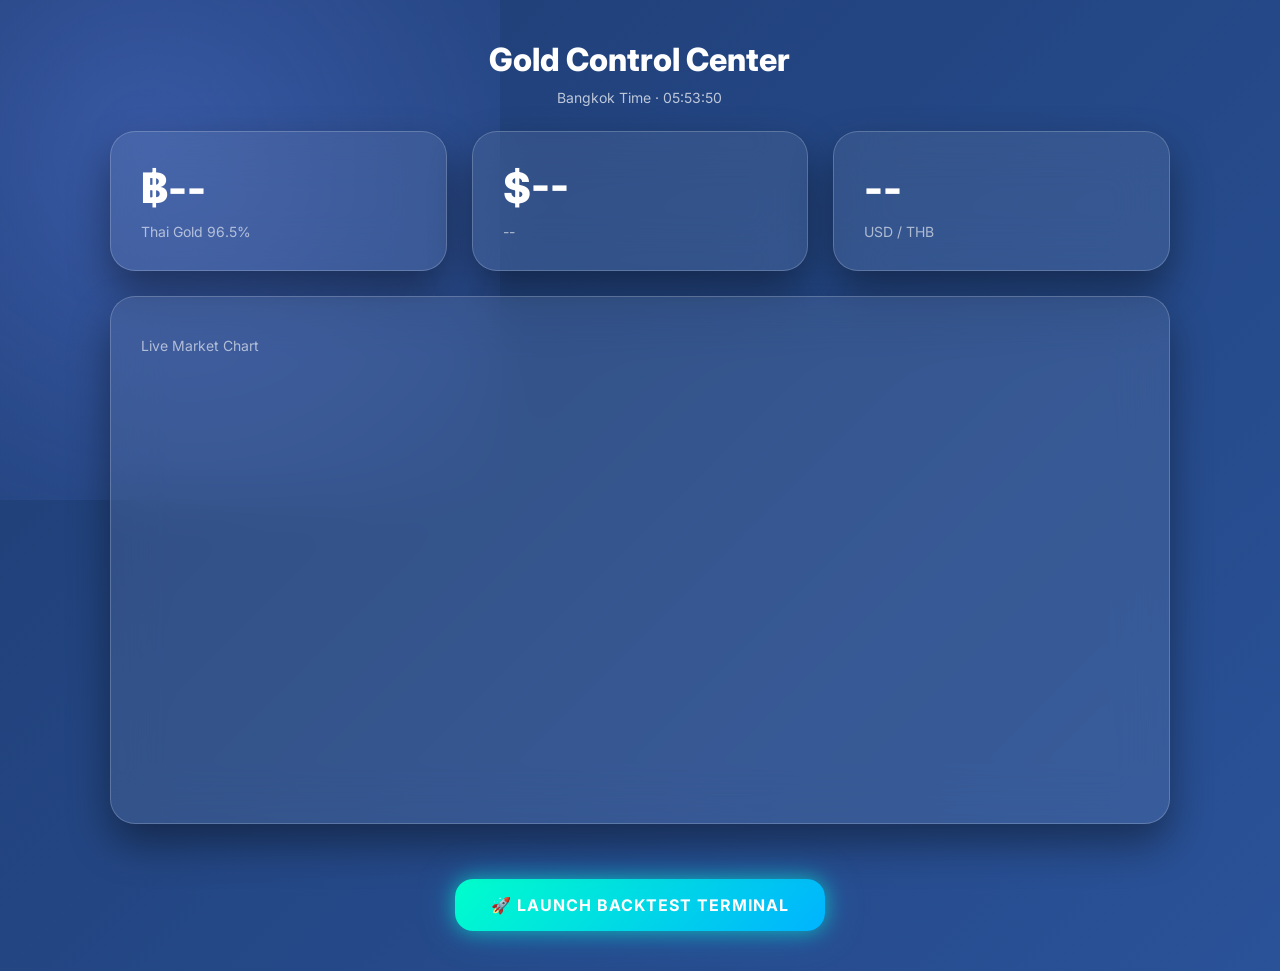
==== commit c6f946c6: "Update index.html" ====
--- a/index.html
+++ b/index.html
@@ -3,133 +3,143 @@
 <head>
 <meta charset="UTF-8">
 <meta name="viewport" content="width=device-width, initial-scale=1.0">
-<title>Gold Explorer Terminal</title>
-<link href="https://fonts.googleapis.com/css2?family=Fredoka:wght@400;600&display=swap" rel="stylesheet">
+<title>Gold Control Center</title>
+<link href="https://fonts.googleapis.com/css2?family=Inter:wght@400;600;800&display=swap" rel="stylesheet">
+
 <style>
+*{margin:0;padding:0;box-sizing:border-box}
+body{
+    font-family:'Inter',sans-serif;
+    background:linear-gradient(135deg,#1e3c72,#2a5298);
+    min-height:100vh;
+    color:white;
+    overflow-x:hidden;
+}
 
-body{
-    margin:0;
-    font-family:'Fredoka',sans-serif;
-    background: radial-gradient(circle at top,#2b2e63,#14162e);
-    color:white;
-    display:flex;
-    justify-content:center;
+/* Ambient Light */
+body::before{
+    content:"";
+    position:fixed;
+    width:700px;
+    height:700px;
+    background:radial-gradient(circle,#6a8dff55,transparent);
+    top:-200px;
+    left:-200px;
+    animation:moveLight 12s infinite alternate ease-in-out;
+    z-index:0;
+}
+@keyframes moveLight{
+    from{transform:translate(0,0)}
+    to{transform:translate(200px,150px)}
 }
 
 .container{
-    width:100%;
-    max-width:420px;
-    padding:20px;
+    position:relative;
+    z-index:1;
+    max-width:1100px;
+    margin:auto;
+    padding:40px 20px;
+    display:grid;
+    grid-template-columns:repeat(auto-fit,minmax(300px,1fr));
+    gap:25px;
 }
 
-.hero{
-    background:linear-gradient(145deg,#ffd76b,#ffb700);
-    border-radius:30px;
+.header{grid-column:1/-1;text-align:center;}
+.header h1{font-size:32px;font-weight:800;}
+.clock{margin-top:10px;font-size:14px;opacity:.7;}
+
+.card{
+    background:rgba(255,255,255,0.08);
+    backdrop-filter:blur(25px);
+    border:1px solid rgba(255,255,255,0.2);
+    border-radius:25px;
     padding:30px;
-    text-align:center;
-    box-shadow:0 20px 40px rgba(0,0,0,.5);
-    transform:perspective(1000px) rotateX(8deg);
+    box-shadow:0 20px 40px rgba(0,0,0,.4);
+    transition:.3s ease;
+}
+.card:hover{transform:translateY(-10px);}
+
+.big{font-size:42px;font-weight:800;}
+.sub{margin-top:10px;font-size:14px;opacity:.6;}
+
+.up{color:#00ffcc;text-shadow:0 0 15px #00ffcc;}
+.down{color:#ff4d88;text-shadow:0 0 15px #ff4d88;}
+
+.chart{grid-column:1/-1;}
+iframe{width:100%;height:420px;border:none;border-radius:18px;}
+
+/* ===== PREMIUM BUTTON ===== */
+.backtest-wrap{
+    grid-column:1/-1;
+    display:flex;
+    justify-content:center;
+    margin-top:30px;
 }
 
-.hero h1{
-    font-size:40px;
-    margin:0;
-    color:#222;
+.backtest-btn{
+    padding:16px 36px;
+    font-weight:700;
+    letter-spacing:1px;
+    text-transform:uppercase;
+    border-radius:18px;
+    background:linear-gradient(135deg,#00ffcc,#00b3ff);
+    color:white;
+    text-decoration:none;
+    box-shadow:0 0 20px #00ffcc88,0 0 40px #00b3ff55;
+    transition:.4s ease;
 }
-
-.hero p{
-    margin:10px 0 0;
-    font-weight:600;
-    color:#333;
+.backtest-btn:hover{
+    transform:translateY(-8px) scale(1.05);
+    box-shadow:0 0 40px #00ffcc,0 0 80px #00b3ff;
 }
-
-.card{
-    margin-top:25px;
-    background:linear-gradient(145deg,#3a3d6a,#26284b);
-    padding:25px;
-    border-radius:25px;
-    box-shadow:0 15px 30px rgba(0,0,0,.6);
-    transform:perspective(1000px) rotateX(6deg);
-}
-
-.label{
-    font-size:14px;
-    opacity:.7;
-    margin-bottom:10px;
-}
-
-.price{
-    font-size:34px;
-    font-weight:600;
-    color:#ffd76b;
-}
-
-.mascot{
-    text-align:center;
-    font-size:50px;
-    margin-top:20px;
-}
-
-.footer{
-    margin-top:30px;
-    text-align:center;
-    opacity:.5;
-    font-size:12px;
-}
-
 </style>
 </head>
+
 <body>
 
 <div class="container">
 
-<div class="hero">
-    <h1 id="thaiPrice">฿--</h1>
-    <p>Thai Gold 96.5%</p>
+<div class="header">
+<h1>Gold Control Center</h1>
+<div class="clock" id="clock"></div>
 </div>
 
 <div class="card">
-    <div class="label">Gold Spot</div>
-    <div class="price" id="spotPrice">$--</div>
+<div class="big" id="thaiPrice">฿--</div>
+<div class="sub">Thai Gold 96.5%</div>
 </div>
 
 <div class="card">
-    <div class="label">USD / THB</div>
-    <div class="price" id="usdRate">--</div>
+<div class="big" id="spotPrice">$--</div>
+<div class="sub" id="spotChange">--</div>
 </div>
 
-<div class="mascot">
-🪐✨
+<div class="card">
+<div class="big" id="usdRate">--</div>
+<div class="sub">USD / THB</div>
 </div>
 
-<div class="footer">
-Gold Explorer · 3D Cartoon UI
+<div class="card chart">
+<div class="sub" style="margin-bottom:15px">Live Market Chart</div>
+<iframe src="https://s.tradingview.com/widgetembed/?symbol=OANDA%3AXAUUSD&interval=60&theme=dark&style=1&locale=en&allow_symbol_change=0"></iframe>
+</div>
+
+<div class="backtest-wrap">
+<a href="backtest.html" class="backtest-btn">
+🚀 Launch Backtest Terminal
+</a>
 </div>
 
 </div>
 
 <script>
-async function loadGold(){
-    try{
-        const res = await fetch('/api/gold');
-        const d = await res.json();
-
-        document.getElementById('thaiPrice').textContent =
-            "฿" + (d.thai || 0).toLocaleString();
-
-        document.getElementById('spotPrice').textContent =
-            "$" + (d.price || 0).toFixed(2);
-
-        document.getElementById('usdRate').textContent =
-            (d.usdthb || 0).toFixed(2);
-
-    }catch(e){
-        console.error(e);
-    }
+function updateClock(){
+    const now = new Date();
+    document.getElementById("clock").textContent =
+        "Bangkok Time · " + now.toLocaleTimeString('en-GB',{timeZone:'Asia/Bangkok'});
 }
-
-loadGold();
-setInterval(loadGold,60000);
+setInterval(updateClock,1000);
+updateClock();
 </script>
 
 </body>
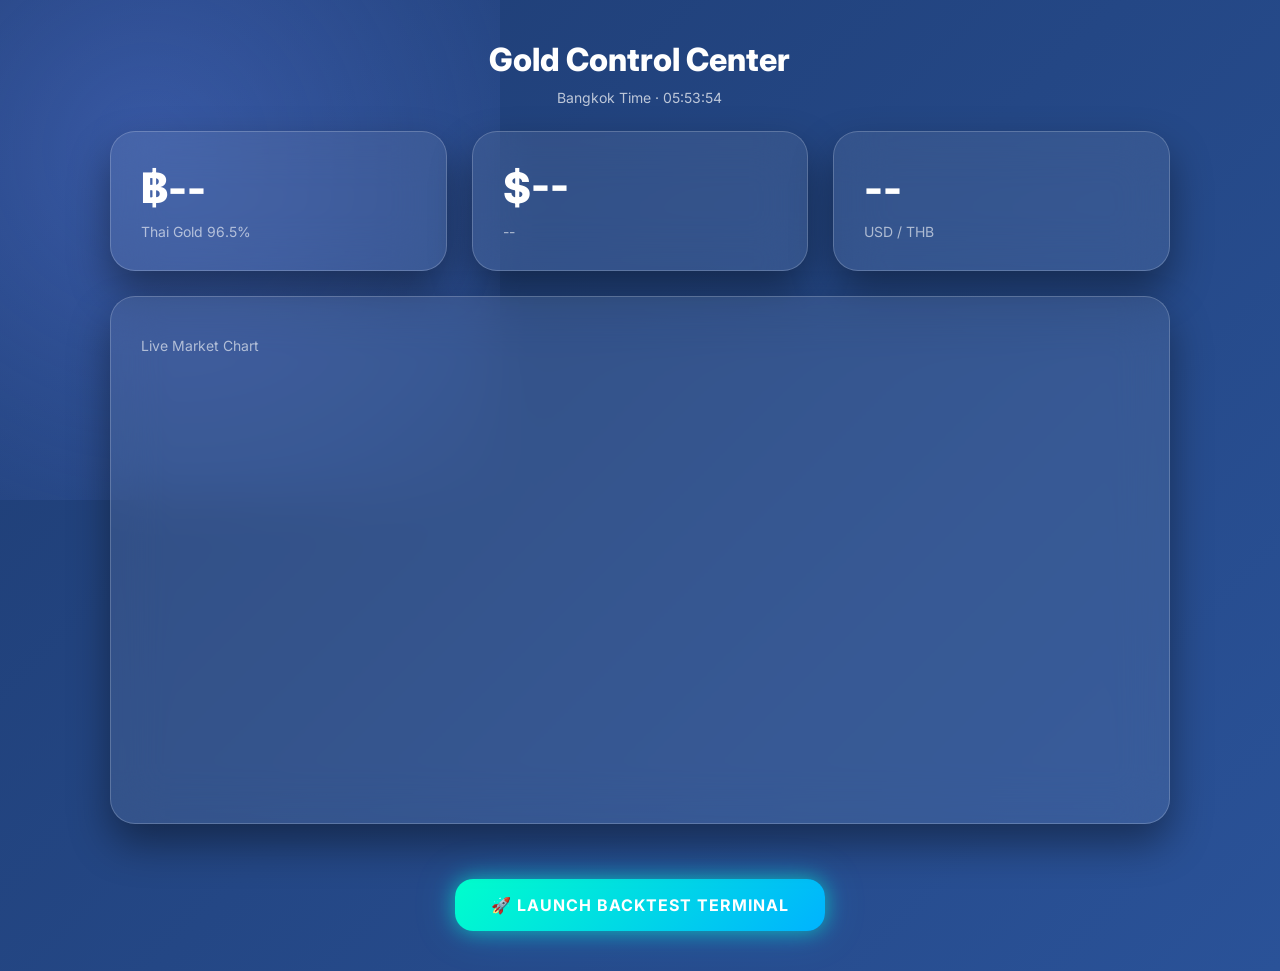
==== commit ed9aee35: "update index.html" ====
--- a/index.html
+++ b/index.html
@@ -125,7 +125,7 @@
 </div>
 
 <div class="backtest-wrap">
-<a href="backtest.html" class="backtest-btn">
+<a href="backtest" class="backtest-btn">
 🚀 Launch Backtest Terminal
 </a>
 </div>
@@ -143,4 +143,4 @@
 </script>
 
 </body>
-</html>+</html>
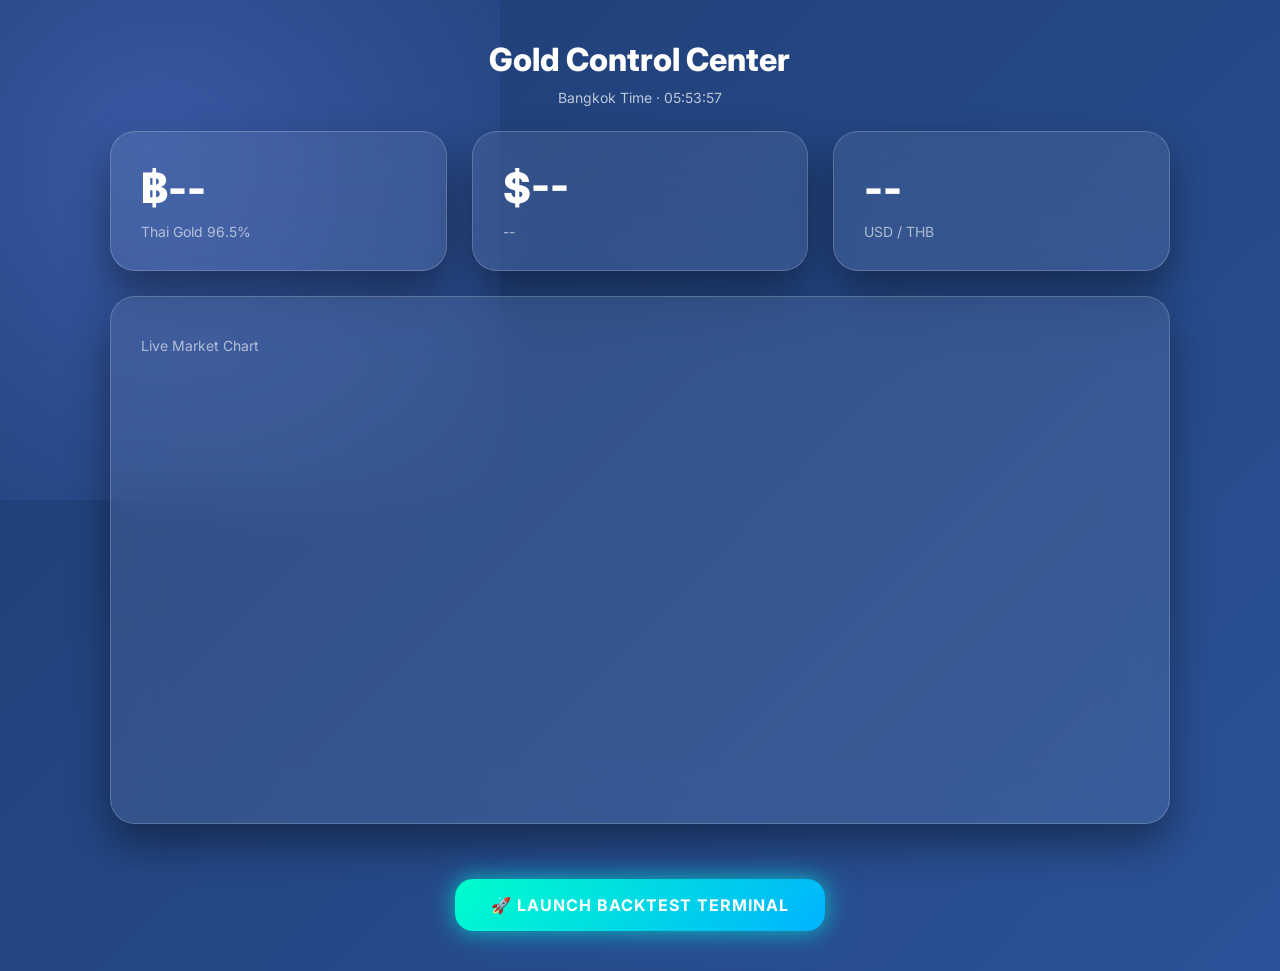
==== commit c24920d1: "update index.html" ====
--- a/index.html
+++ b/index.html
@@ -68,7 +68,6 @@
 .chart{grid-column:1/-1;}
 iframe{width:100%;height:420px;border:none;border-radius:18px;}
 
-/* ===== PREMIUM BUTTON ===== */
 .backtest-wrap{
     grid-column:1/-1;
     display:flex;
@@ -125,7 +124,7 @@
 </div>
 
 <div class="backtest-wrap">
-<a href="backtest" class="backtest-btn">
+<a href="/backtest" class="backtest-btn">
 🚀 Launch Backtest Terminal
 </a>
 </div>
@@ -133,6 +132,8 @@
 </div>
 
 <script>
+
+/* Clock */
 function updateClock(){
     const now = new Date();
     document.getElementById("clock").textContent =
@@ -140,7 +141,55 @@
 }
 setInterval(updateClock,1000);
 updateClock();
+
+/* Load Gold */
+async function loadGold(){
+    try{
+        const res = await fetch('/api/gold');
+        const d = await res.json();
+
+        document.getElementById('thaiPrice').textContent =
+            "฿" + (d.thai || 0).toLocaleString();
+
+        const spot = document.getElementById('spotPrice');
+        const change = document.getElementById('spotChange');
+
+        const price = (typeof d.price === "number")
+            ? d.price.toFixed(2)
+            : "0.00";
+
+        spot.textContent = "$" + price;
+
+        const ch = (typeof d.ch === "number") ? d.ch : 0;
+        const chp = (typeof d.chp === "number") ? d.chp : 0;
+
+        change.textContent =
+            (ch >= 0 ? "+" : "") + ch.toFixed(2) +
+            " (" + (ch >= 0 ? "+" : "") + chp.toFixed(2) + "%)";
+
+        spot.classList.remove("up","down");
+        change.classList.remove("up","down");
+
+        if(ch >= 0){
+            spot.classList.add("up");
+            change.classList.add("up");
+        }else{
+            spot.classList.add("down");
+            change.classList.add("down");
+        }
+
+        document.getElementById('usdRate').textContent =
+            (d.usdthb || 0).toFixed(2);
+
+    }catch(e){
+        console.log("API ERROR:", e);
+    }
+}
+
+loadGold();
+setInterval(loadGold,15000);
+
 </script>
 
 </body>
-</html>
+</html>
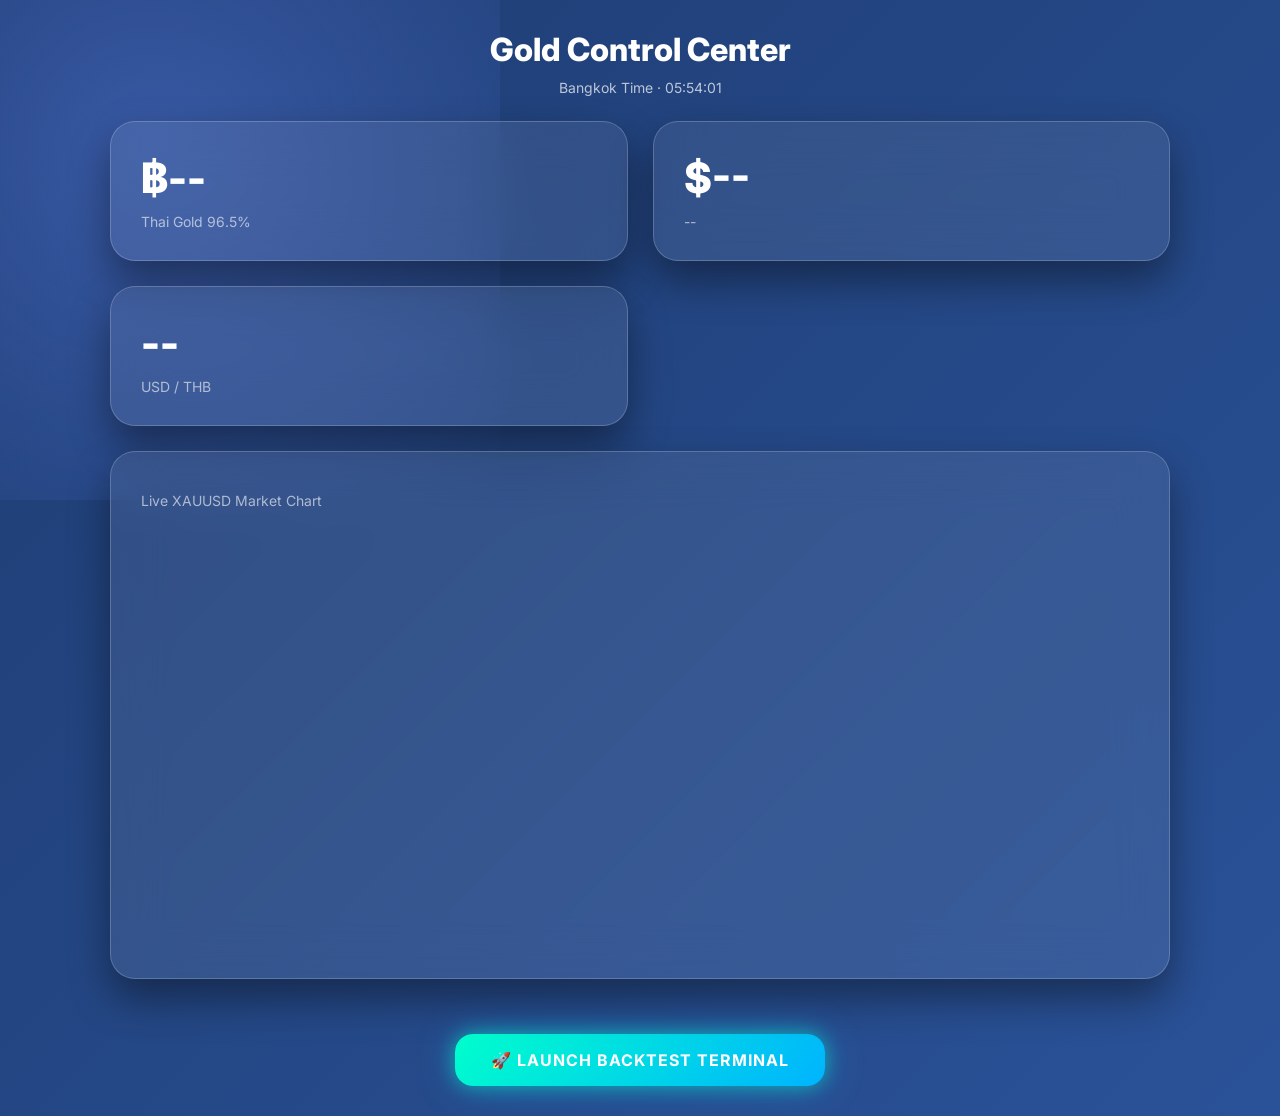
==== commit 99115c33: "update index.html" ====
--- a/index.html
+++ b/index.html
@@ -4,93 +4,150 @@
 <meta charset="UTF-8">
 <meta name="viewport" content="width=device-width, initial-scale=1.0">
 <title>Gold Control Center</title>
+
 <link href="https://fonts.googleapis.com/css2?family=Inter:wght@400;600;800&display=swap" rel="stylesheet">
 
 <style>
+
 *{margin:0;padding:0;box-sizing:border-box}
+
 body{
-    font-family:'Inter',sans-serif;
-    background:linear-gradient(135deg,#1e3c72,#2a5298);
-    min-height:100vh;
-    color:white;
-    overflow-x:hidden;
+font-family:'Inter',sans-serif;
+background:linear-gradient(135deg,#1e3c72,#2a5298);
+min-height:100vh;
+color:white;
+overflow-x:hidden;
 }
 
 /* Ambient Light */
+
 body::before{
-    content:"";
-    position:fixed;
-    width:700px;
-    height:700px;
-    background:radial-gradient(circle,#6a8dff55,transparent);
-    top:-200px;
-    left:-200px;
-    animation:moveLight 12s infinite alternate ease-in-out;
-    z-index:0;
-}
+content:"";
+position:fixed;
+width:700px;
+height:700px;
+background:radial-gradient(circle,#6a8dff55,transparent);
+top:-200px;
+left:-200px;
+animation:moveLight 12s infinite alternate ease-in-out;
+z-index:0;
+}
+
 @keyframes moveLight{
-    from{transform:translate(0,0)}
-    to{transform:translate(200px,150px)}
+from{transform:translate(0,0)}
+to{transform:translate(200px,150px)}
 }
 
 .container{
-    position:relative;
-    z-index:1;
-    max-width:1100px;
-    margin:auto;
-    padding:40px 20px;
-    display:grid;
-    grid-template-columns:repeat(auto-fit,minmax(300px,1fr));
-    gap:25px;
-}
-
-.header{grid-column:1/-1;text-align:center;}
-.header h1{font-size:32px;font-weight:800;}
-.clock{margin-top:10px;font-size:14px;opacity:.7;}
+position:relative;
+z-index:1;
+max-width:1100px;
+margin:auto;
+padding:30px 20px;
+display:grid;
+grid-template-columns:1fr 1fr;
+gap:25px;
+}
+
+/* Mobile */
+
+@media(max-width:900px){
+.container{
+grid-template-columns:1fr;
+}
+}
+
+.header{
+grid-column:1/-1;
+text-align:center;
+}
+
+.header h1{
+font-size:32px;
+font-weight:800;
+}
+
+.clock{
+margin-top:10px;
+font-size:14px;
+opacity:.7;
+}
 
 .card{
-    background:rgba(255,255,255,0.08);
-    backdrop-filter:blur(25px);
-    border:1px solid rgba(255,255,255,0.2);
-    border-radius:25px;
-    padding:30px;
-    box-shadow:0 20px 40px rgba(0,0,0,.4);
-    transition:.3s ease;
-}
-.card:hover{transform:translateY(-10px);}
-
-.big{font-size:42px;font-weight:800;}
-.sub{margin-top:10px;font-size:14px;opacity:.6;}
-
-.up{color:#00ffcc;text-shadow:0 0 15px #00ffcc;}
-.down{color:#ff4d88;text-shadow:0 0 15px #ff4d88;}
-
-.chart{grid-column:1/-1;}
-iframe{width:100%;height:420px;border:none;border-radius:18px;}
+background:rgba(255,255,255,0.08);
+backdrop-filter:blur(25px);
+border:1px solid rgba(255,255,255,0.2);
+border-radius:25px;
+padding:30px;
+box-shadow:0 20px 40px rgba(0,0,0,.4);
+transition:.3s ease;
+}
+
+.card:hover{
+transform:translateY(-10px);
+}
+
+.big{
+font-size:42px;
+font-weight:800;
+}
+
+.sub{
+margin-top:10px;
+font-size:14px;
+opacity:.6;
+}
+
+.up{
+color:#00ffcc;
+text-shadow:0 0 15px #00ffcc;
+}
+
+.down{
+color:#ff4d88;
+text-shadow:0 0 15px #ff4d88;
+}
+
+/* Chart */
+
+.chart{
+grid-column:1/-1;
+}
+
+iframe{
+width:100%;
+height:420px;
+border:none;
+border-radius:18px;
+}
+
+/* Backtest */
 
 .backtest-wrap{
-    grid-column:1/-1;
-    display:flex;
-    justify-content:center;
-    margin-top:30px;
+grid-column:1/-1;
+display:flex;
+justify-content:center;
+margin-top:30px;
 }
 
 .backtest-btn{
-    padding:16px 36px;
-    font-weight:700;
-    letter-spacing:1px;
-    text-transform:uppercase;
-    border-radius:18px;
-    background:linear-gradient(135deg,#00ffcc,#00b3ff);
-    color:white;
-    text-decoration:none;
-    box-shadow:0 0 20px #00ffcc88,0 0 40px #00b3ff55;
-    transition:.4s ease;
-}
+padding:16px 36px;
+font-weight:700;
+letter-spacing:1px;
+text-transform:uppercase;
+border-radius:18px;
+background:linear-gradient(135deg,#00ffcc,#00b3ff);
+color:white;
+text-decoration:none;
+box-shadow:0 0 20px #00ffcc88,0 0 40px #00b3ff55;
+transition:.4s ease;
+}
+
 .backtest-btn:hover{
-    transform:translateY(-8px) scale(1.05);
-    box-shadow:0 0 40px #00ffcc,0 0 80px #00b3ff;
-}
+transform:translateY(-8px) scale(1.05);
+box-shadow:0 0 40px #00ffcc,0 0 80px #00b3ff;
+}
+
 </style>
 </head>
 
@@ -119,8 +176,13 @@
 </div>
 
 <div class="card chart">
-<div class="sub" style="margin-bottom:15px">Live Market Chart</div>
-<iframe src="https://s.tradingview.com/widgetembed/?symbol=OANDA%3AXAUUSD&interval=60&theme=dark&style=1&locale=en&allow_symbol_change=0"></iframe>
+
+<div class="sub" style="margin-bottom:15px">
+Live XAUUSD Market Chart
+</div>
+
+<iframe src="https://s.tradingview.com/widgetembed/?symbol=OANDA%3AXAUUSD&interval=15&theme=dark&style=1&locale=en&allow_symbol_change=0"></iframe>
+
 </div>
 
 <div class="backtest-wrap">
@@ -134,60 +196,78 @@
 <script>
 
 /* Clock */
+
 function updateClock(){
-    const now = new Date();
-    document.getElementById("clock").textContent =
-        "Bangkok Time · " + now.toLocaleTimeString('en-GB',{timeZone:'Asia/Bangkok'});
-}
-setInterval(updateClock,1000);
-updateClock();
+
+const now=new Date()
+
+document.getElementById("clock").textContent=
+"Bangkok Time · "+
+now.toLocaleTimeString('en-GB',{timeZone:'Asia/Bangkok'})
+
+}
+
+setInterval(updateClock,1000)
+updateClock()
 
 /* Load Gold */
+
 async function loadGold(){
-    try{
-        const res = await fetch('/api/gold');
-        const d = await res.json();
-
-        document.getElementById('thaiPrice').textContent =
-            "฿" + (d.thai || 0).toLocaleString();
-
-        const spot = document.getElementById('spotPrice');
-        const change = document.getElementById('spotChange');
-
-        const price = (typeof d.price === "number")
-            ? d.price.toFixed(2)
-            : "0.00";
-
-        spot.textContent = "$" + price;
-
-        const ch = (typeof d.ch === "number") ? d.ch : 0;
-        const chp = (typeof d.chp === "number") ? d.chp : 0;
-
-        change.textContent =
-            (ch >= 0 ? "+" : "") + ch.toFixed(2) +
-            " (" + (ch >= 0 ? "+" : "") + chp.toFixed(2) + "%)";
-
-        spot.classList.remove("up","down");
-        change.classList.remove("up","down");
-
-        if(ch >= 0){
-            spot.classList.add("up");
-            change.classList.add("up");
-        }else{
-            spot.classList.add("down");
-            change.classList.add("down");
-        }
-
-        document.getElementById('usdRate').textContent =
-            (d.usdthb || 0).toFixed(2);
-
-    }catch(e){
-        console.log("API ERROR:", e);
-    }
-}
-
-loadGold();
-setInterval(loadGold,15000);
+
+try{
+
+const res=await fetch('/api/gold')
+
+const d=await res.json()
+
+document.getElementById('thaiPrice').textContent=
+"฿"+(d.thai||0).toLocaleString()
+
+const spot=document.getElementById('spotPrice')
+const change=document.getElementById('spotChange')
+
+const price=(typeof d.price==="number")?d.price.toFixed(2):"0.00"
+
+spot.textContent="$"+price
+
+const ch=(typeof d.ch==="number")?d.ch:0
+const chp=(typeof d.chp==="number")?d.chp:0
+
+change.textContent=
+(ch>=0?"+":"")+ch.toFixed(2)+
+" ("+(ch>=0?"+":"")+chp.toFixed(2)+"%)"
+
+spot.classList.remove("up","down")
+change.classList.remove("up","down")
+
+if(ch>=0){
+
+spot.classList.add("up")
+change.classList.add("up")
+
+}else{
+
+spot.classList.add("down")
+change.classList.add("down")
+
+}
+
+document.getElementById('usdRate').textContent=
+(d.usdthb||0).toFixed(2)
+
+}catch(e){
+
+console.log("API ERROR:",e)
+
+}
+
+}
+
+loadGold()
+
+/* refresh every 5 sec */
+
+setInterval(loadGold,5000)
 
 </script>
 
